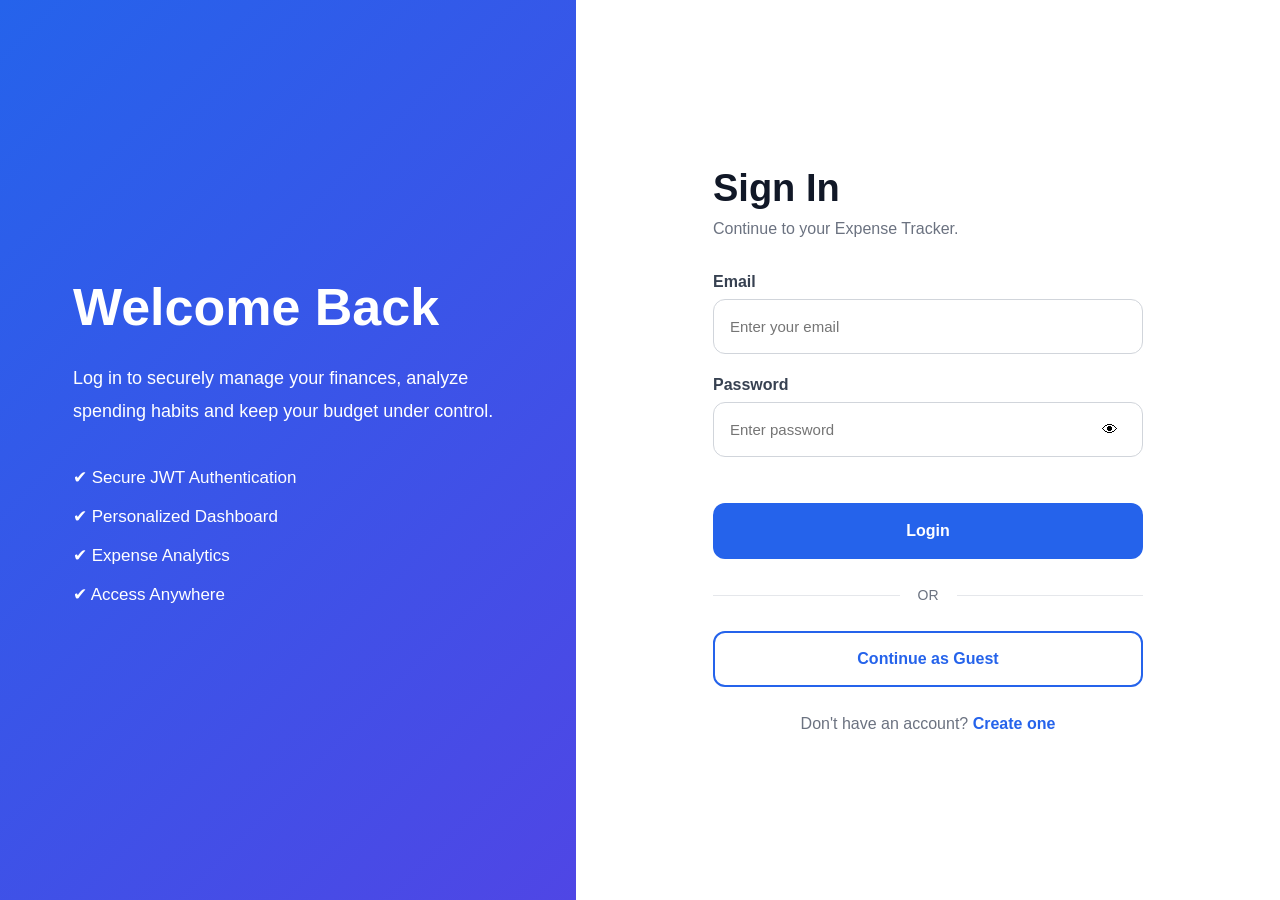
==== Expense-Tracker/Frontend/index.html @ 0ba31c3a "Update navigation links to point to index.html instead of login.html" ====
<!DOCTYPE html>
<html lang="en">

<head>

    <title>Login</title>

    <link rel="stylesheet" href="CSS/login.css">
    <link rel="stylesheet" href="CSS/register.css">

</head>

<body>

<div class="container">

    <!-- Left Panel -->

    <section class="left-panel">

        <div class="overlay">
            <h1>Welcome Back</h1>

            <p>
                Log in to securely manage your finances,
                analyze spending habits and keep your
                budget under control.
            </p>

            <ul>

                <li>✔ Secure JWT Authentication</li>

                <li>✔ Personalized Dashboard</li>

                <li>✔ Expense Analytics</li>

                <li>✔ Access Anywhere</li>

            </ul>
        </div>
    </section>


    <!-- Right Panel -->

    <section class="right-panel">

        <div class="card">
            <h2>Sign In</h2>

            <p class="subtitle">

                Continue to your Expense Tracker.

            </p>

                <div class="input-group">

                    <label>Email</label>

                    <input
                            type="email"
                            id="email"
                            placeholder="Enter your email">
                            
                </div>


                <div class="input-group">
                    <label>Password</label>

                    <div class="password-box">

                        <input
                                type="password"
                                id="password"
                                placeholder="Enter password">

                        <span id="togglePassword">
                            👁
                        </span>
                    </div>

                    <small class="login-error"></small>
                </div>


                <button
                        class="primary-btn js-login-btn"
                        type="submit"
                        onclick="loginUser()">
                    Login
                </button>

            <div class="divider">

                <span>OR</span>

            </div>


            <button
                    class="guest-btn"
                    id="guestLogin"
                    onclick="guestMode()">
                Continue as Guest
            </button>

            <p class="register-link">

                Don't have an account?

                <a href="register.html">

                    Create one

                </a>
            </p>
        </div>
    </section>
</div>

<script src="JS/login.js"></script>
<script src="JS/guestMode.js"></script>

</body>

</html>
---- Expense-Tracker/Frontend/CSS/login.css ----
.register-link{

    margin-top:28px;

    text-align:center;

    color:#6b7280;

}

.register-link a{

    color:#2563eb;

    text-decoration:none;

    font-weight:600;

}

.register-link a:hover{

    text-decoration:underline;

}
---- Expense-Tracker/Frontend/CSS/register.css ----
*{
    margin:0;
    padding:0;
    box-sizing:border-box;
    font-family:"Segoe UI",sans-serif;
}

body{
    background:#edf2ff;
}

.container{

    display:flex;
    min-height:100vh;
}

/* LEFT PANEL */

.left-panel{

    width:45%;
    background:linear-gradient(135deg,#2563eb,#4f46e5);
    color:white;
    display:flex;
    justify-content:center;
    align-items:center;
    padding:70px;

}

.overlay{
    max-width:430px;
}

.overlay h1{

    font-size:52px;
    margin-bottom:25px;
}

.overlay p{

    line-height:1.8;
    font-size:18px;
    margin-bottom:40px;
}

.overlay ul{

    list-style:none;
}

.overlay li{
    margin-bottom:18px;
    font-size:17px;
}

/* RIGHT PANEL */
.right-panel{

    width:55%;
    display:flex;
    justify-content:center;
    align-items:center;
    background:white;
}

.card{

    width:430px;
}

.card h2{

    font-size:38px;
    margin-bottom:10px;
    color:#111827;
}

.subtitle{

    color:#6b7280;
    margin-bottom:35px;
}

/* INPUTS */
.input-group{

    margin-bottom:22px;
}

label{

    display:block;
    margin-bottom:8px;
    font-weight:600;
    color:#374151;
}

input{

    width:100%;
    height:55px;
    border:1px solid #d1d5db;
    border-radius:12px;
    padding:0 16px;
    font-size:15px;
    transition:.25s;
}

input:focus{

    outline:none;
    border-color:#2563eb;
    box-shadow:0 0 0 4px rgba(37,99,235,.15);
}

.password-box{

    position:relative;
}

.password-box span{

    position:absolute;
    top:50%;
    right:18px;
    transform:translateY(-50%);
    cursor:pointer;
}

.email-error, .username-error, .login-error{

    display:block;
    color:#ef4444;
    margin-top:6px;
    min-height:18px;
    font-size: 15px;
    font-weight: bold;
}


/* BUTTONS */

#togglePassword{
    cursor: pointer;
    display: flex;
    align-items: center;
    justify-content: center;
    height: 30px;
    width: 30px;
    background: white;
    border-radius: 4px;
}
#togglePassword:hover{
    background-color: #c8cbd2;
}
.primary-btn{

    width:100%;

    height:56px;

    border:none;

    border-radius:12px;

    background:#2563eb;

    color:white;

    font-size:16px;

    font-weight:600;

    cursor:pointer;

    transition:.25s;

}

.primary-btn:hover{

    background:#1d4ed8;

}

.divider{

    display:flex;

    align-items:center;

    text-align:center;

    margin:28px 0;

}

.divider::before,
.divider::after{

    content:"";

    flex:1;

    height:1px;

    background:#e5e7eb;

}

.divider span{

    padding:0 18px;

    color:#6b7280;

    font-size:14px;

}

.guest-btn{

    width:100%;

    height:56px;

    border:2px solid #2563eb;

    background:white;

    color:#2563eb;

    border-radius:12px;

    font-size:16px;

    font-weight:600;

    cursor:pointer;

    transition:.25s;

}

.guest-btn:hover{

    background:#2563eb;

    color:white;

}


/* FOOTER */

.login-link{

    margin-top:28px;

    text-align:center;

    color:#6b7280;

}

.login-link a{

    color:#2563eb;

    text-decoration:none;

    font-weight:600;

}

.login-link a:hover{

    text-decoration:underline;

}


/* RESPONSIVE */

@media(max-width:900px){

    .left-panel{

        display:none;

    }

    .right-panel{

        width:100%;

        padding:40px;

    }

    .card{

        width:100%;

        max-width:430px;

    }

}
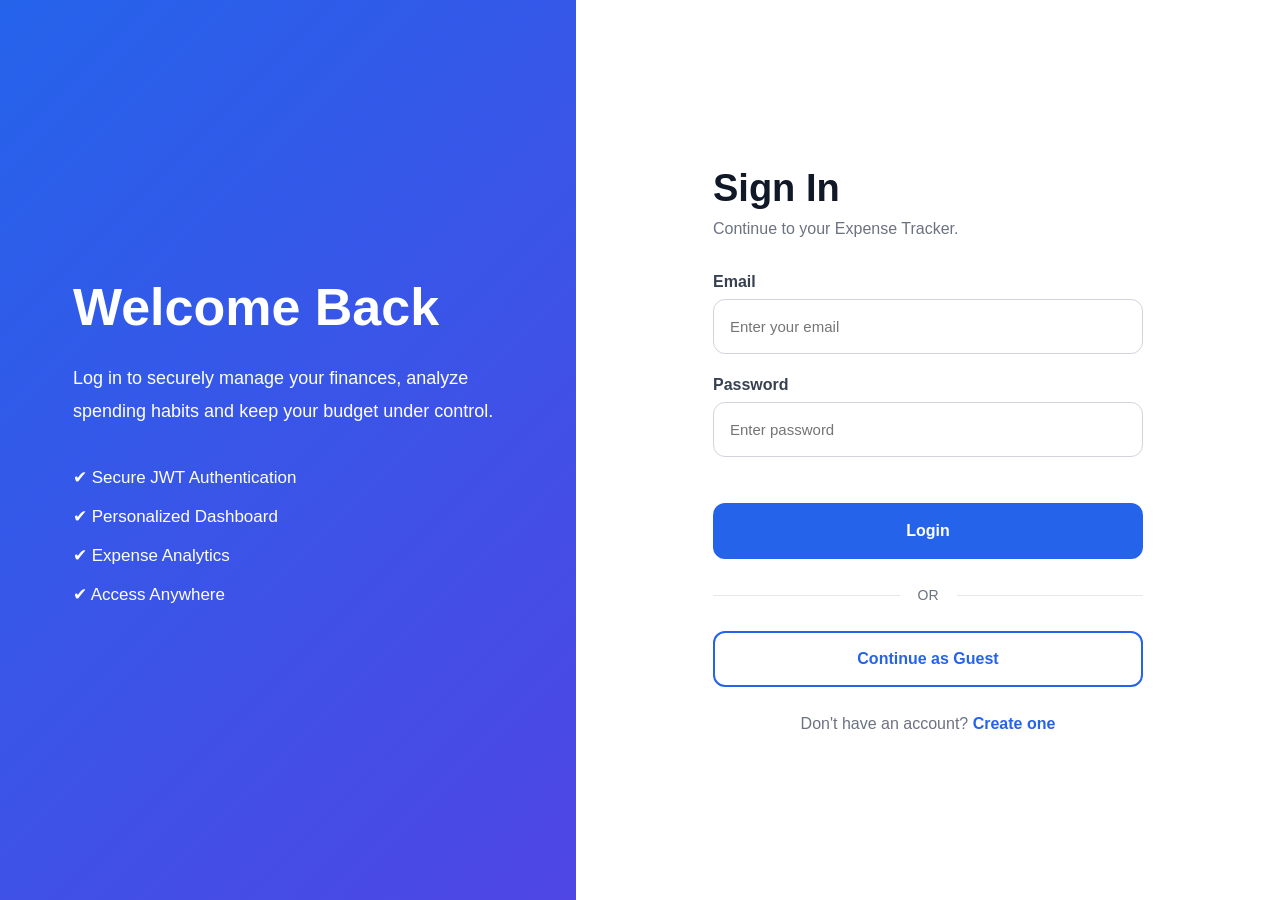
==== commit b6675454: "Removed show password" ====
--- a/Expense-Tracker/Frontend/index.html
+++ b/Expense-Tracker/Frontend/index.html
@@ -2,6 +2,9 @@
 <html lang="en">
 
 <head>
+
+    <meta charset="UTF-8">
+    <meta name="viewport" content="width=device-width, initial-scale=1.0">
 
     <title>Login</title>
 
@@ -76,10 +79,6 @@
                                 type="password"
                                 id="password"
                                 placeholder="Enter password">
-
-                        <span id="togglePassword">
-                            👁
-                        </span>
                     </div>
 
                     <small class="login-error"></small>
@@ -121,6 +120,12 @@
     </section>
 </div>
 
+        <!--Loading effect-->
+        <div class="loading-effect hidden-loader">
+            <div class="spinner"></div>
+        </div>
+
+<script src="JS/api.js"></script>
 <script src="JS/login.js"></script>
 <script src="JS/guestMode.js"></script>
 
--- a/Expense-Tracker/Frontend/CSS/login.css
+++ b/Expense-Tracker/Frontend/CSS/login.css
@@ -1,25 +1,47 @@
 .register-link{
 
     margin-top:28px;
-
     text-align:center;
-
     color:#6b7280;
-
 }
 
 .register-link a{
-
     color:#2563eb;
-
     text-decoration:none;
-
     font-weight:600;
-
 }
 
 .register-link a:hover{
+    text-decoration:underline;
+}
 
-    text-decoration:underline;
+/*-----Loading effect-----*/
 
+.loading-effect{
+    position: fixed;
+    top: 0;
+    left: 0;
+    width: 100%;
+    height: 100%;
+    background: rgba(0,0,0,0.45);
+    z-index: 9999;
+    display: flex;
+    justify-content: center;
+    align-items: center;
+}
+.hidden-loader{
+    display: none;
+}
+.spinner{
+    width: 50px;
+    height: 50px;
+    border: 5px solid #f3f3f3;
+    border-top: 5px solid #4e6b7e;
+    border-radius: 50%;
+    animation: spin 1s linear infinite;
+}
+@keyframes spin {
+    0%{transform: rotate(0deg); }
+    50% {transform: rotate(100deg);}
+    100% {transform: rotate(360deg); }
 }
